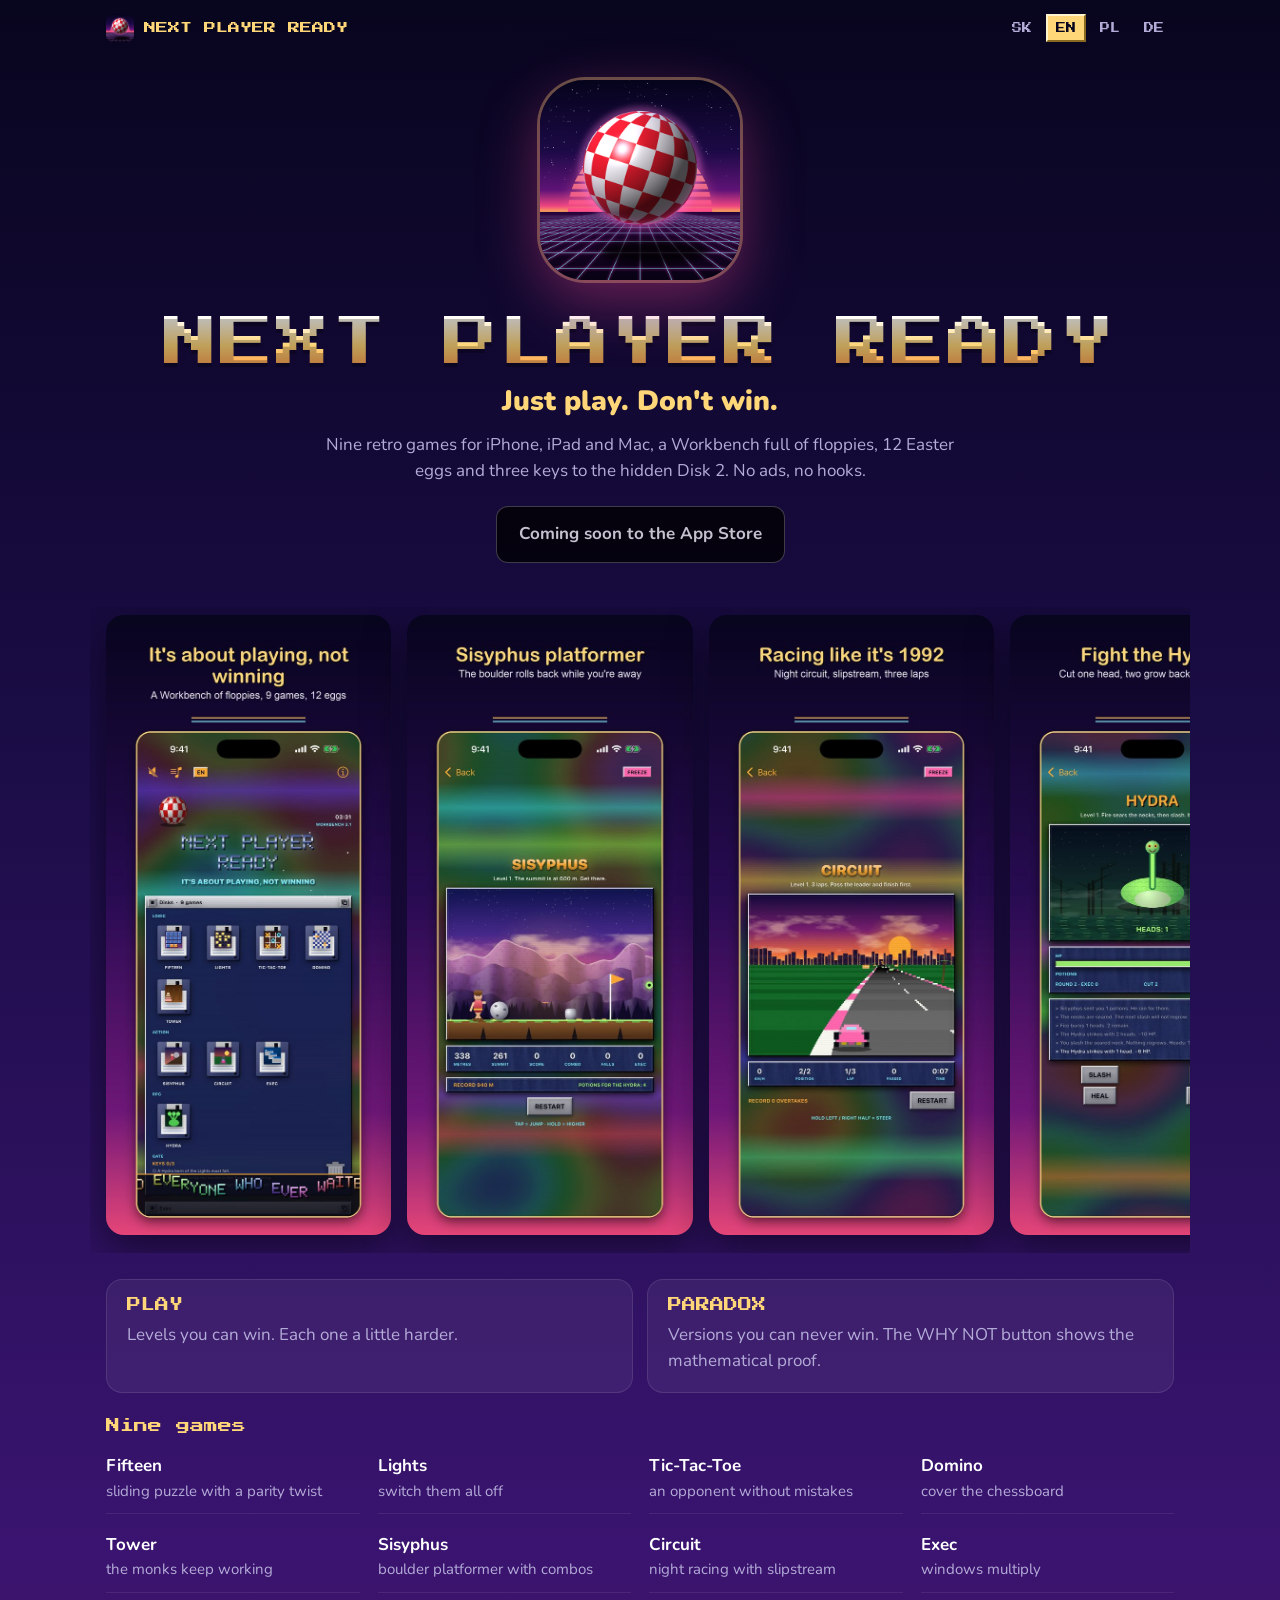
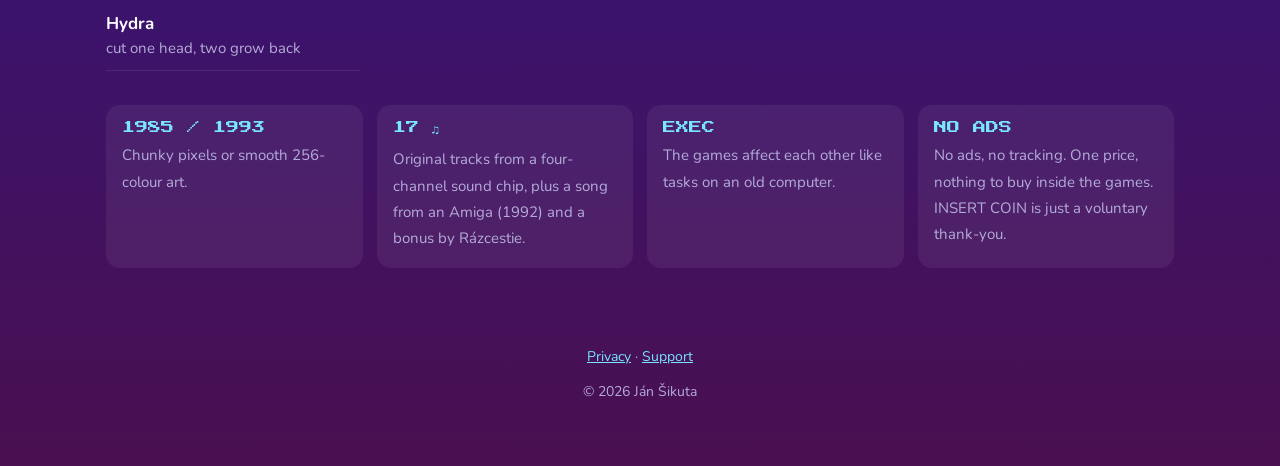
==== index.html @ 47fd5e33 "Version 1.1: bonus track, coin text, current screenshots" ====
<!doctype html>
<html lang="sk">
<head>
<meta charset="utf-8">
<meta name="viewport" content="width=device-width, initial-scale=1">
<title>Next Player Ready – insert disk in df0:</title>
<meta name="description" content="Deväť retro hier pre iPhone, iPad a Mac: logika, plošinovka, preteky a RPG. Bez reklám, bez háčikov.">
<meta property="og:title" content="Next Player Ready">
<meta property="og:description" content="Just play. Don't win. Nine retro games for iPhone, iPad and Mac.">
<meta property="og:image" content="https://dzanino.github.io/just-play/assets/og.jpg">
<meta property="og:url" content="https://dzanino.github.io/just-play/">
<link rel="icon" href="assets/favicon.png">
<link rel="apple-touch-icon" href="assets/apple-touch-icon.png">
<link rel="preconnect" href="https://fonts.googleapis.com">
<link href="https://fonts.googleapis.com/css2?family=Press+Start+2P&family=Nunito:wght@400;700;900&display=swap" rel="stylesheet">
<link rel="stylesheet" href="style.css">
</head>
<body>
<div class="copper" aria-hidden="true"><i></i><i></i><i></i></div>

<header class="top">
  <a class="brand" href="./"><img src="assets/favicon.png" alt=""> NEXT PLAYER READY</a>
  <nav class="langs" aria-label="Language">
    <button data-lang="sk">SK</button><button data-lang="en">EN</button><button data-lang="pl">PL</button><button data-lang="de">DE</button>
  </nav>
</header>

<main>
  <section class="hero">
    <img class="icon" src="assets/icon.png" alt="Next Player Ready app icon" width="200" height="200">
    <h1>NEXT PLAYER READY</h1>
    <p class="tag" data-i18n="tag">Je to o hraní, nie o výhre.</p>
    <p class="lead" data-i18n="lead">Deväť retro hier pre iPhone, iPad a Mac, Workbench s disketami, 12 vajíčok a tri kľúče k skrytej Diskete 2. Bez reklám, bez háčikov.</p>
    <a class="store" id="store" href="#" aria-disabled="true"><span data-i18n="soon">Čoskoro v App Store</span></a>
  </section>

  <section class="shots" aria-label="Screenshots">
    <div class="rail" id="rail"></div>
  </section>

  <section class="modes">
    <div class="card"><h2 data-i18n="m1h">HRA</h2><p data-i18n="m1">Úrovne, ktoré sa dajú vyhrať. Každá ďalšia je o kúsok ťažšia.</p></div>
    <div class="card"><h2 data-i18n="m2h">PARADOX</h2><p data-i18n="m2">Verzie, ktoré vyhrať nejde. Tlačidlo PREČO NIE ukáže matematický dôkaz.</p></div>
  </section>

  <section class="games">
    <h2 data-i18n="gh">Deväť hier</h2>
    <ul id="games"></ul>
  </section>

  <section class="feat">
    <div><b>1985 / 1993</b><span data-i18n="f1">Hrubé pixely alebo hladká 256-farebná grafika.</span></div>
    <div><b>17 ♫</b><span data-i18n="f2">Originálne skladby zo štvorkanálového čipu, k tomu skladba z Amigy (1992) a bonus od Rázcestia.</span></div>
    <div><b>EXEC</b><span data-i18n="f3">Hry sa ovplyvňujú navzájom ako úlohy na starom počítači.</span></div>
    <div><b data-i18n="f4h">BEZ REKLÁM</b><span data-i18n="f4">Žiadne reklamy ani sledovanie. Jedna cena, v hrách nič nedokupuješ. Minca INSERT COIN je len dobrovoľné poďakovanie.</span></div>
  </section>
</main>

<footer>
  <p><a href="privacy.html" data-i18n="privacy">Ochrana súkromia</a> · <a href="support.html" data-i18n="support">Podpora</a></p>
  <p>© 2026 Ján Šikuta</p>
</footer>

<script src="i18n.js"></script>
<script>
const GAMES = {
  sk: [["Pätnástka","posúvačka s háčikom v parite"],["Svetlá","zhasni všetky svetlá"],["Piškvorky","súper nerobí chyby"],["Domino","pokry šachovnicu"],["Veža","mnísi pracujú, aj keď hráš inde"],["Sisyfos","plošinovka s kameňom a kombom"],["Okruh","nočné preteky so závetrím"],["Exec","okná sa množia"],["Hydra","za každú hlavu dve"]],
  en: [["Fifteen","sliding puzzle with a parity twist"],["Lights","switch them all off"],["Tic-Tac-Toe","an opponent without mistakes"],["Domino","cover the chessboard"],["Tower","the monks keep working"],["Sisyphus","boulder platformer with combos"],["Circuit","night racing with slipstream"],["Exec","windows multiply"],["Hydra","cut one head, two grow back"]],
  pl: [["Piętnastka","układanka z haczykiem"],["Światła","zgaś wszystkie"],["Kółko i krzyżyk","przeciwnik bez błędów"],["Domino","pokryj szachownicę"],["Wieża","mnisi pracują dalej"],["Syzyf","platformówka z głazem"],["Tor","nocne wyścigi"],["Exec","okna się mnożą"],["Hydra","za każdą głowę dwie"]],
  de: [["15-Puzzle","Schiebepuzzle mit Haken"],["Lichter","schalte alle aus"],["Tic-Tac-Toe","ein Gegner ohne Fehler"],["Domino","bedecke das Schachbrett"],["Turm","die Mönche arbeiten weiter"],["Sisyphos","Jump'n'Run mit Felsbrocken"],["Rundkurs","Nachtrennen mit Windschatten"],["Exec","Fenster vermehren sich"],["Hydra","für jeden Kopf zwei"]]
};
const SHOT_LANG = { sk: "sk", en: "en-US", pl: "pl", de: "de-DE" };
function renderPage(lang) {
  document.getElementById("games").innerHTML = GAMES[lang].map(([n, d]) => `<li><b>${n}</b><span>${d}</span></li>`).join("");
  const rail = document.getElementById("rail");
  rail.innerHTML = [1, 2, 3, 4, 5, 6, 7].map(i => `<img loading="lazy" src="assets/shots/${SHOT_LANG[lang]}/0${i}.jpg" alt="" onerror="this.remove()">`).join("");
}
I18N.init(renderPage);
</script>
</body>
</html>
---- style.css ----
:root {
  --ink: #08051e; --night: #1a0c45; --violet: #3a1470; --magenta: #e0408a;
  --gold: #ffd678; --cyan: #78e6ff; --text: #ece8ff; --muted: #b4acd8; --card: rgba(255,255,255,.06);
}
* { box-sizing: border-box; }
html { -webkit-text-size-adjust: 100%; background: var(--ink); }
body {
  margin: 0; color: var(--text); font: 17px/1.55 "Nunito", system-ui, sans-serif;
  background: linear-gradient(180deg, var(--ink) 0%, var(--night) 35%, var(--violet) 75%, #4a1050 100%);
  min-height: 100vh; overflow-x: hidden;
}
a { color: var(--cyan); }
.copper { position: fixed; inset: 0; pointer-events: none; z-index: -1; opacity: .35; }
.copper i { position: absolute; left: 0; right: 0; height: 90px; animation: bar 9s ease-in-out infinite alternate; }
.copper i:nth-child(1) { background: linear-gradient(transparent, #ff7a3c, transparent); }
.copper i:nth-child(2) { background: linear-gradient(transparent, #3cc8ff, transparent); animation-duration: 11s; animation-delay: -4s; }
.copper i:nth-child(3) { background: linear-gradient(transparent, #ff3ca8, transparent); animation-duration: 13s; animation-delay: -7s; }
@keyframes bar { from { top: 5%; } to { top: 85%; } }
@media (prefers-reduced-motion: reduce) { .copper i { animation: none; top: 30%; } }

.top { display: flex; justify-content: space-between; align-items: center; gap: 12px; padding: 14px 16px; max-width: 1100px; margin: 0 auto; }
.brand { font: 12px "Press Start 2P", monospace; color: var(--gold); text-decoration: none; display: flex; align-items: center; gap: 10px; }
.brand img { width: 28px; height: 28px; border-radius: 7px; }
.langs { display: flex; gap: 4px; }
.langs button { font: 10px "Press Start 2P", monospace; background: transparent; color: var(--muted); border: 2px solid transparent; padding: 7px 8px; cursor: pointer; }
.langs button.on { color: var(--ink); background: var(--gold); border-color: #fff4cc #8a6a20 #8a6a20 #fff4cc; }

main, footer { max-width: 1100px; margin: 0 auto; padding: 0 16px; }
.hero { text-align: center; padding: 24px 0 8px; }
.icon { width: 200px; height: 200px; border-radius: 22.5%; box-shadow: 0 20px 60px rgba(224,64,138,.45), 0 0 0 3px rgba(255,214,120,.35); }
h1 { font: clamp(26px, 7vw, 54px) "Press Start 2P", monospace; letter-spacing: 2px; margin: 28px 0 10px;
  background: linear-gradient(180deg, #fff 0%, var(--gold) 55%, #ff9a4a 100%); -webkit-background-clip: text; background-clip: text; color: transparent;
  text-shadow: 0 4px 0 rgba(0,0,0,.25); }
.tag { font-size: clamp(20px, 4vw, 28px); font-weight: 900; color: var(--gold); margin: 0 0 8px; }
.lead { max-width: 640px; margin: 0 auto 22px; color: var(--muted); }
.store { display: inline-block; padding: 14px 22px; border-radius: 12px; background: #000; color: #fff; text-decoration: none; font-weight: 700;
  border: 1px solid rgba(255,255,255,.3); }
.store[aria-disabled="true"] { opacity: .75; pointer-events: none; }

.shots { margin: 36px -16px 8px; }
.rail { display: flex; gap: 16px; overflow-x: auto; scroll-snap-type: x mandatory; padding: 8px 16px 18px; }
.rail img { height: min(70vh, 620px); aspect-ratio: 1320 / 2868; border-radius: 18px; scroll-snap-align: center; flex: none;
  box-shadow: 0 14px 40px rgba(0,0,0,.5); background: var(--card); }

.modes { display: grid; grid-template-columns: repeat(auto-fit, minmax(260px, 1fr)); gap: 14px; margin: 26px 0; }
.card { background: var(--card); border: 1px solid rgba(255,255,255,.1); border-radius: 16px; padding: 18px 20px; }
.card h2, .games h2 { font: 14px "Press Start 2P", monospace; color: var(--gold); margin: 0 0 10px; }
.card p { margin: 0; color: var(--muted); }

.games ul { list-style: none; padding: 0; margin: 0; display: grid; grid-template-columns: repeat(auto-fit, minmax(240px, 1fr)); gap: 8px 18px; }
.games li { display: flex; flex-direction: column; padding: 10px 0; border-bottom: 1px solid rgba(255,255,255,.08); }
.games li b { color: #fff; } .games li span { color: var(--muted); font-size: 15px; }

.feat { display: grid; grid-template-columns: repeat(auto-fit, minmax(200px, 1fr)); gap: 14px; margin: 34px 0; }
.feat div { background: var(--card); border-radius: 14px; padding: 16px; }
.feat b { display: block; font: 13px "Press Start 2P", monospace; color: var(--cyan); margin-bottom: 8px; }
.feat span { color: var(--muted); font-size: 15px; }

footer { text-align: center; color: var(--muted); padding: 30px 16px 50px; font-size: 14px; }

/* Textové stránky (ochrana súkromia, podpora) */
.doc { max-width: 760px; margin: 10px auto 0; background: rgba(8,5,30,.55); border: 1px solid rgba(255,255,255,.1); border-radius: 18px; padding: 24px 22px; }
.doc h1 { font-size: clamp(18px, 4vw, 26px); margin-top: 0; }
.doc h2 { font: 12px "Press Start 2P", monospace; color: var(--gold); margin: 26px 0 8px; }
.doc p, .doc li { color: var(--text); }
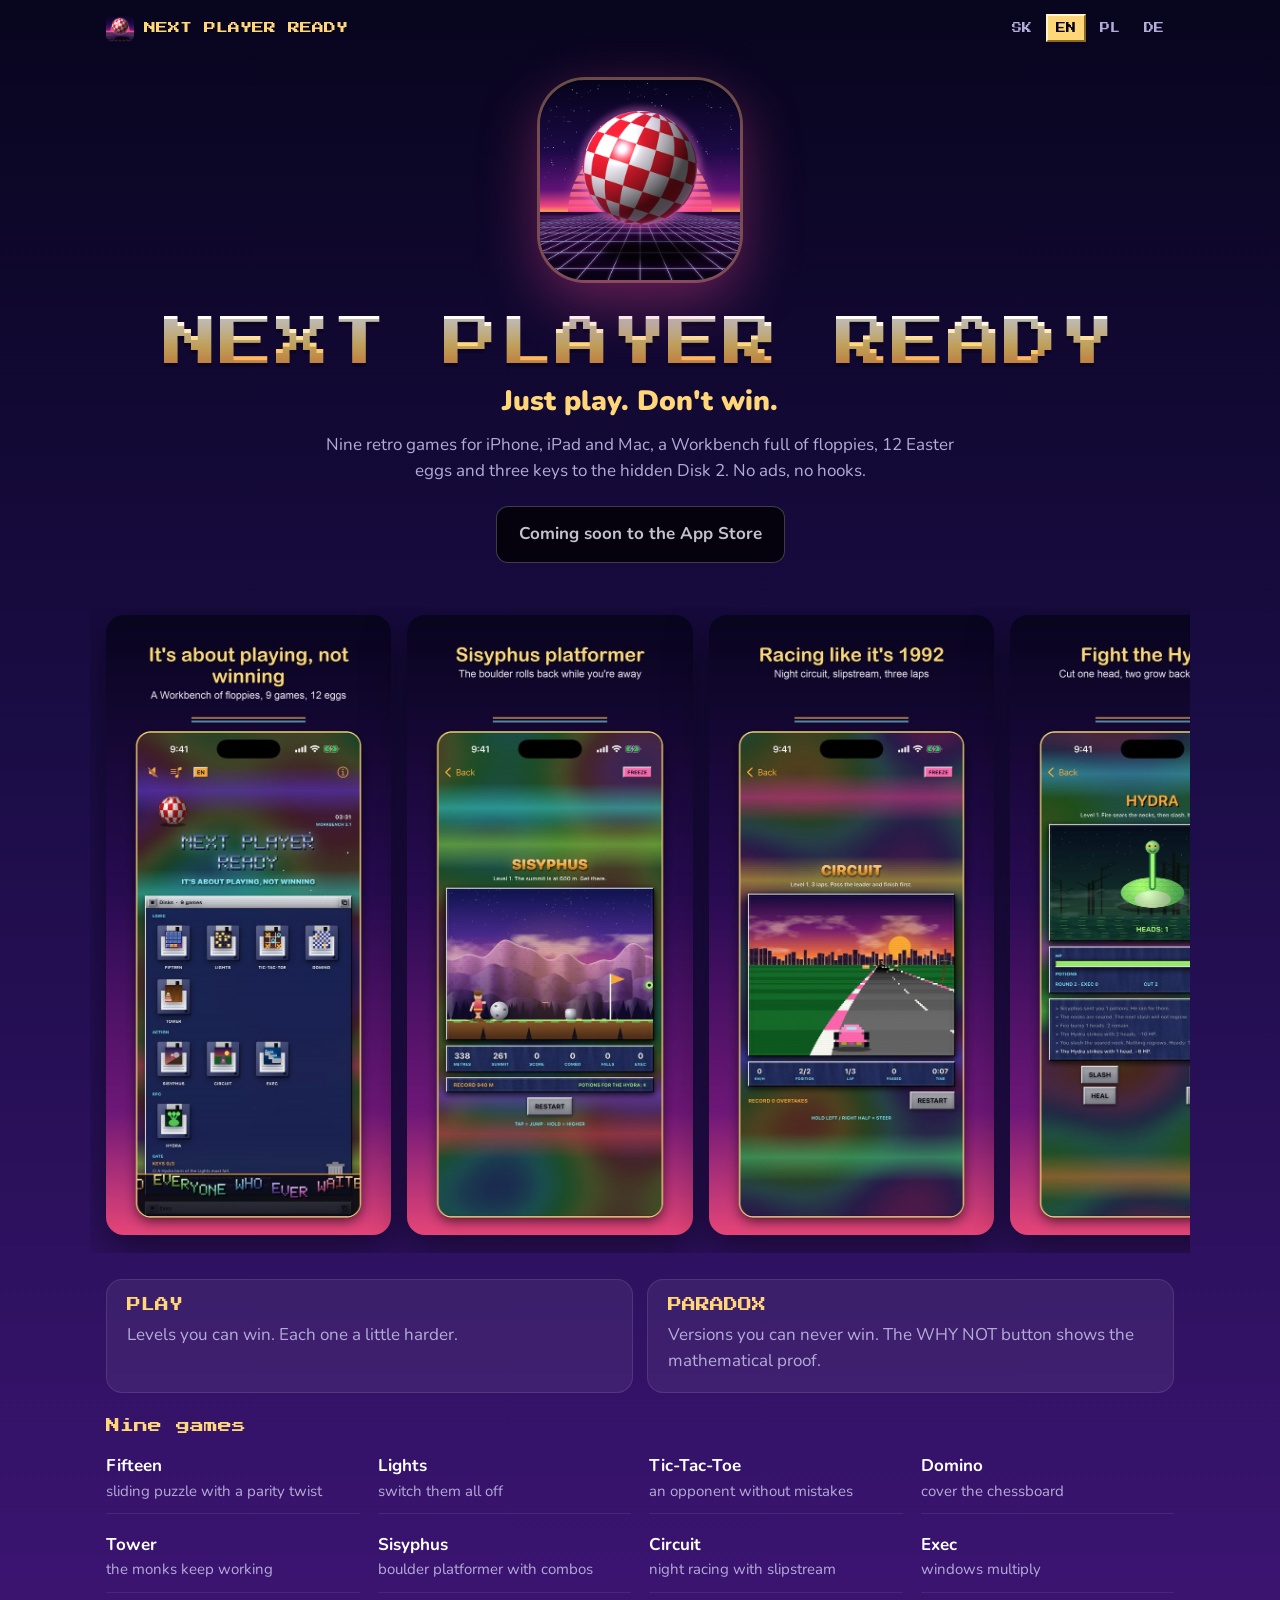
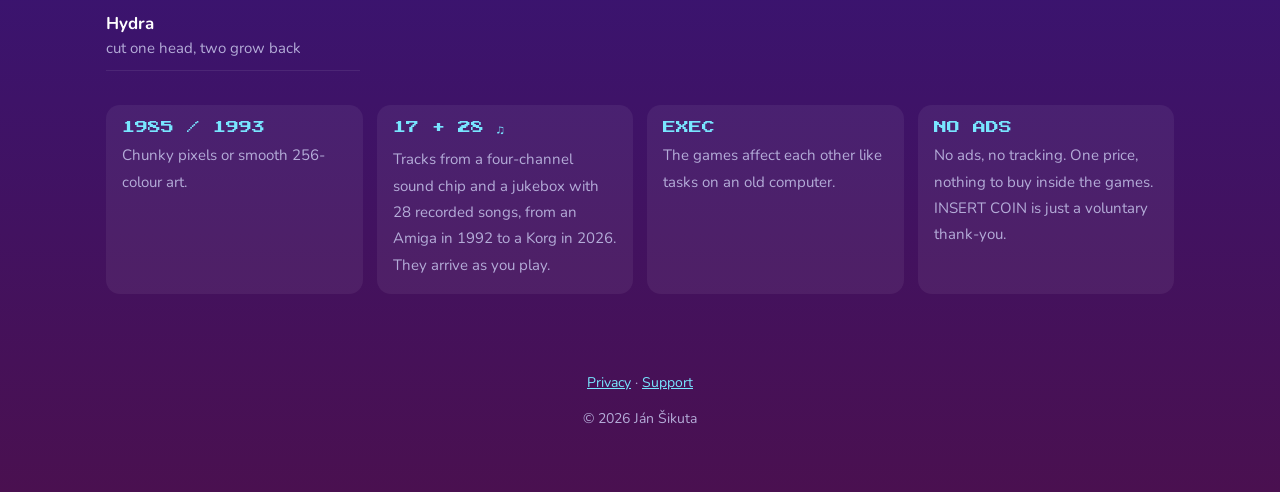
==== commit e70a168f: "Jukebox: 28 recorded songs that arrive as you play" ====
--- a/index.html
+++ b/index.html
@@ -50,7 +50,7 @@
 
   <section class="feat">
     <div><b>1985 / 1993</b><span data-i18n="f1">Hrubé pixely alebo hladká 256-farebná grafika.</span></div>
-    <div><b>17 ♫</b><span data-i18n="f2">Originálne skladby zo štvorkanálového čipu, k tomu skladba z Amigy (1992) a bonus od Rázcestia.</span></div>
+    <div><b>17 + 28 ♫</b><span data-i18n="f2">Skladby zo štvorkanálového čipu a jukebox s 28 nahranými skladbami od Amigy 1992 po Korg 2026. Pribúdajú hraním.</span></div>
     <div><b>EXEC</b><span data-i18n="f3">Hry sa ovplyvňujú navzájom ako úlohy na starom počítači.</span></div>
     <div><b data-i18n="f4h">BEZ REKLÁM</b><span data-i18n="f4">Žiadne reklamy ani sledovanie. Jedna cena, v hrách nič nedokupuješ. Minca INSERT COIN je len dobrovoľné poďakovanie.</span></div>
   </section>
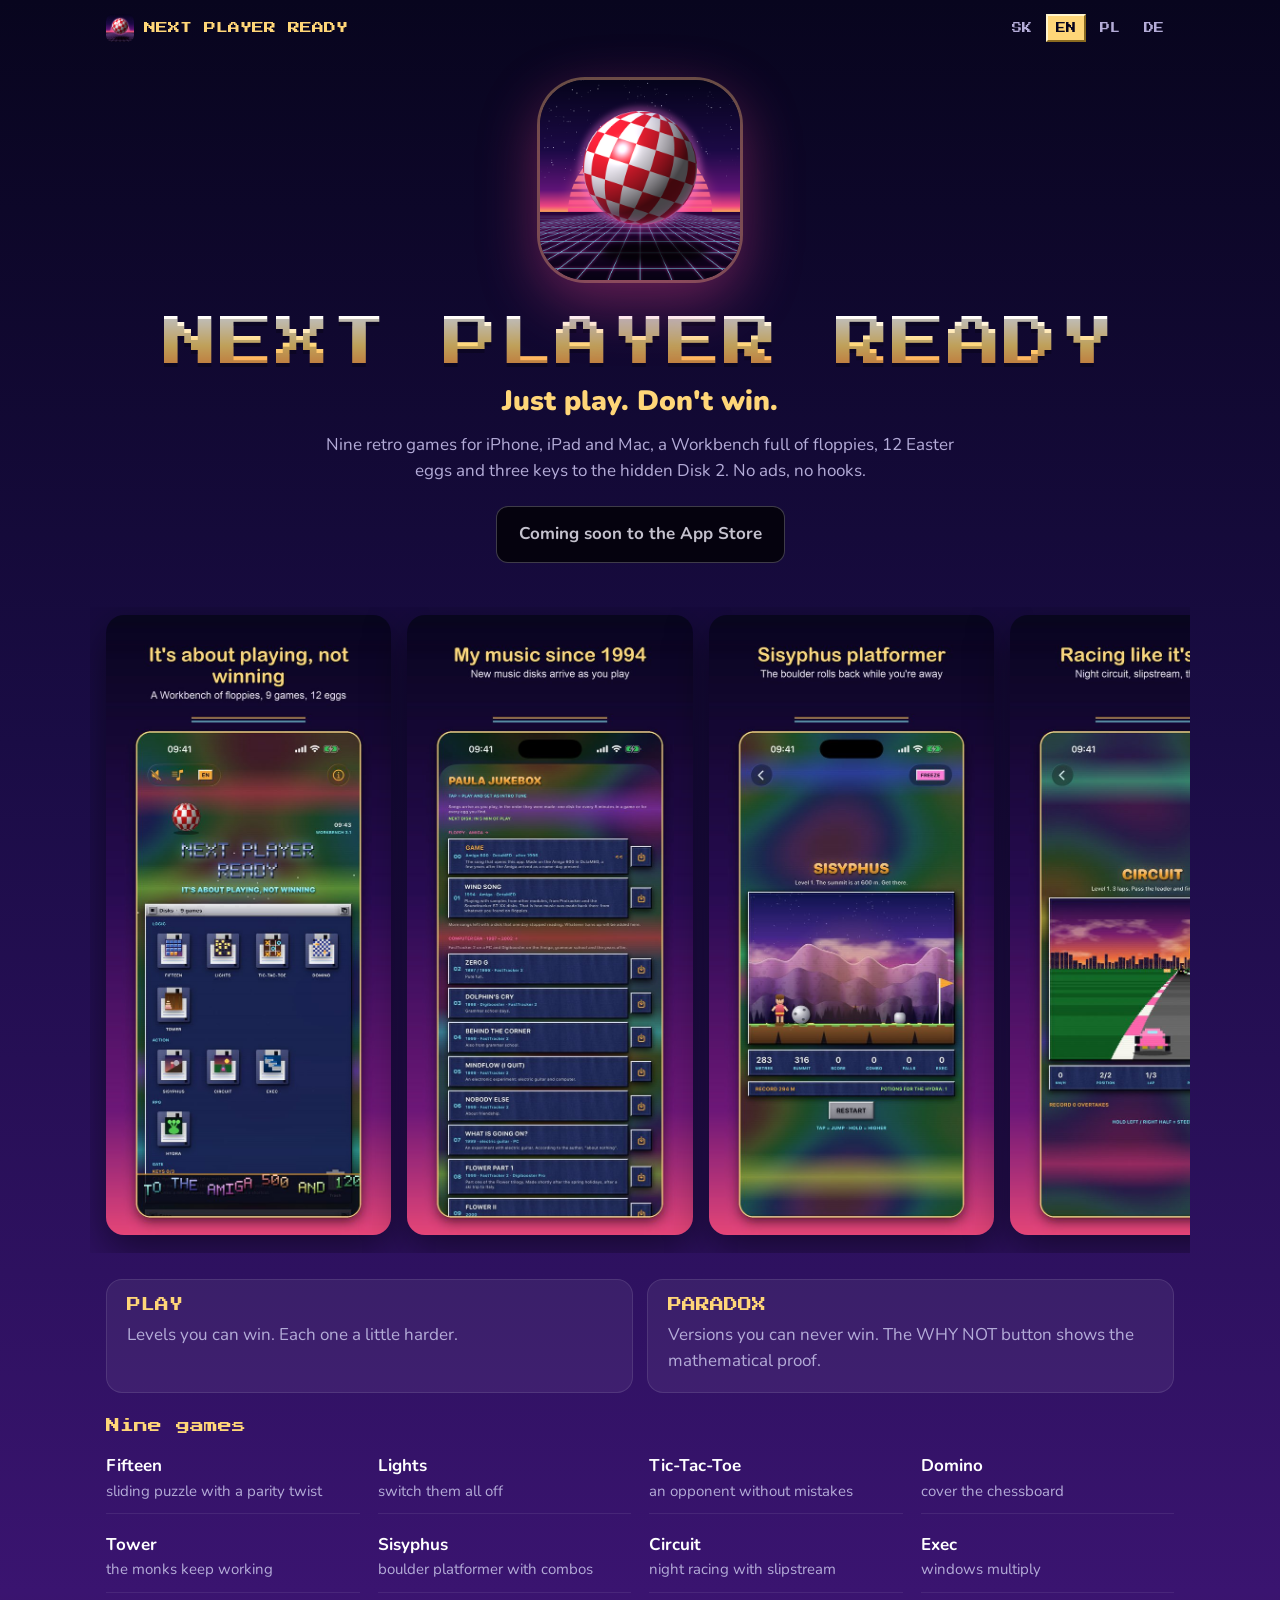
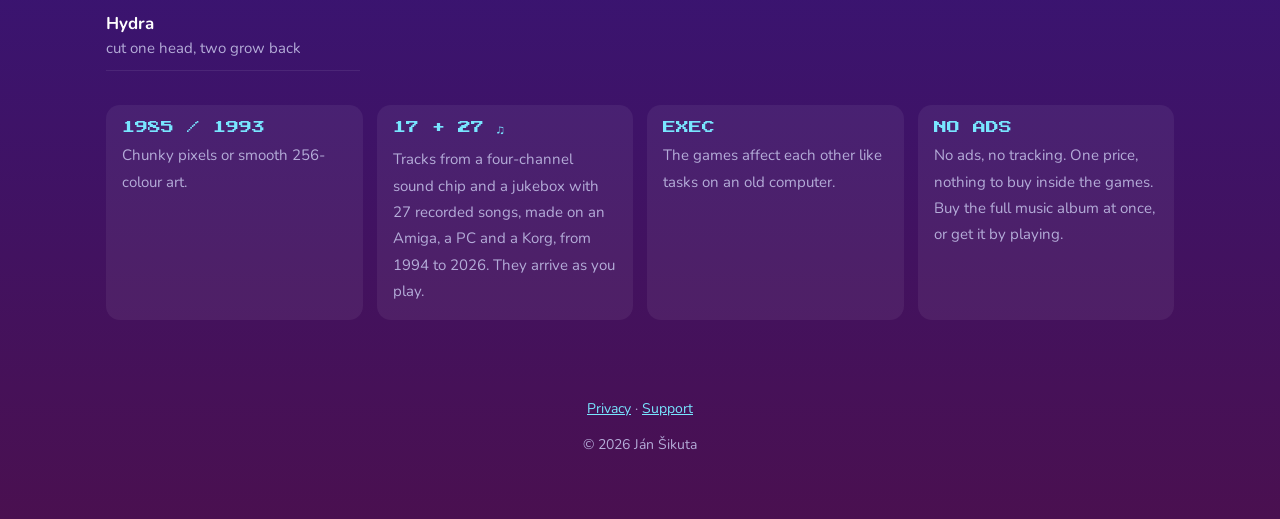
==== commit 20065376: "Jukebox details, full album, current screenshots" ====
--- a/index.html
+++ b/index.html
@@ -50,9 +50,9 @@
 
   <section class="feat">
     <div><b>1985 / 1993</b><span data-i18n="f1">Hrubé pixely alebo hladká 256-farebná grafika.</span></div>
-    <div><b>17 + 28 ♫</b><span data-i18n="f2">Skladby zo štvorkanálového čipu a jukebox s 28 nahranými skladbami od Amigy 1992 po Korg 2026. Pribúdajú hraním.</span></div>
+    <div><b>17 + 27 ♫</b><span data-i18n="f2">Skladby zo štvorkanálového čipu a jukebox s 27 nahranými skladbami z Amigy, PC aj Korgu, od roku 1994 po 2026. Pribúdajú hraním.</span></div>
     <div><b>EXEC</b><span data-i18n="f3">Hry sa ovplyvňujú navzájom ako úlohy na starom počítači.</span></div>
-    <div><b data-i18n="f4h">BEZ REKLÁM</b><span data-i18n="f4">Žiadne reklamy ani sledovanie. Jedna cena, v hrách nič nedokupuješ. Minca INSERT COIN je len dobrovoľné poďakovanie.</span></div>
+    <div><b data-i18n="f4h">BEZ REKLÁM</b><span data-i18n="f4">Žiadne reklamy ani sledovanie. Jedna cena, v hrách nič nedokupuješ. Celý album hudby si môžeš kúpiť naraz alebo ho dostaneš hraním.</span></div>
   </section>
 </main>
 
@@ -73,7 +73,7 @@
 function renderPage(lang) {
   document.getElementById("games").innerHTML = GAMES[lang].map(([n, d]) => `<li><b>${n}</b><span>${d}</span></li>`).join("");
   const rail = document.getElementById("rail");
-  rail.innerHTML = [1, 2, 3, 4, 5, 6, 7].map(i => `<img loading="lazy" src="assets/shots/${SHOT_LANG[lang]}/0${i}.jpg" alt="" onerror="this.remove()">`).join("");
+  rail.innerHTML = [1, 2, 3, 4, 5, 6, 7, 8].map(i => `<img loading="lazy" src="assets/shots/${SHOT_LANG[lang]}/0${i}.jpg" alt="" onerror="this.remove()">`).join("");
 }
 I18N.init(renderPage);
 </script>
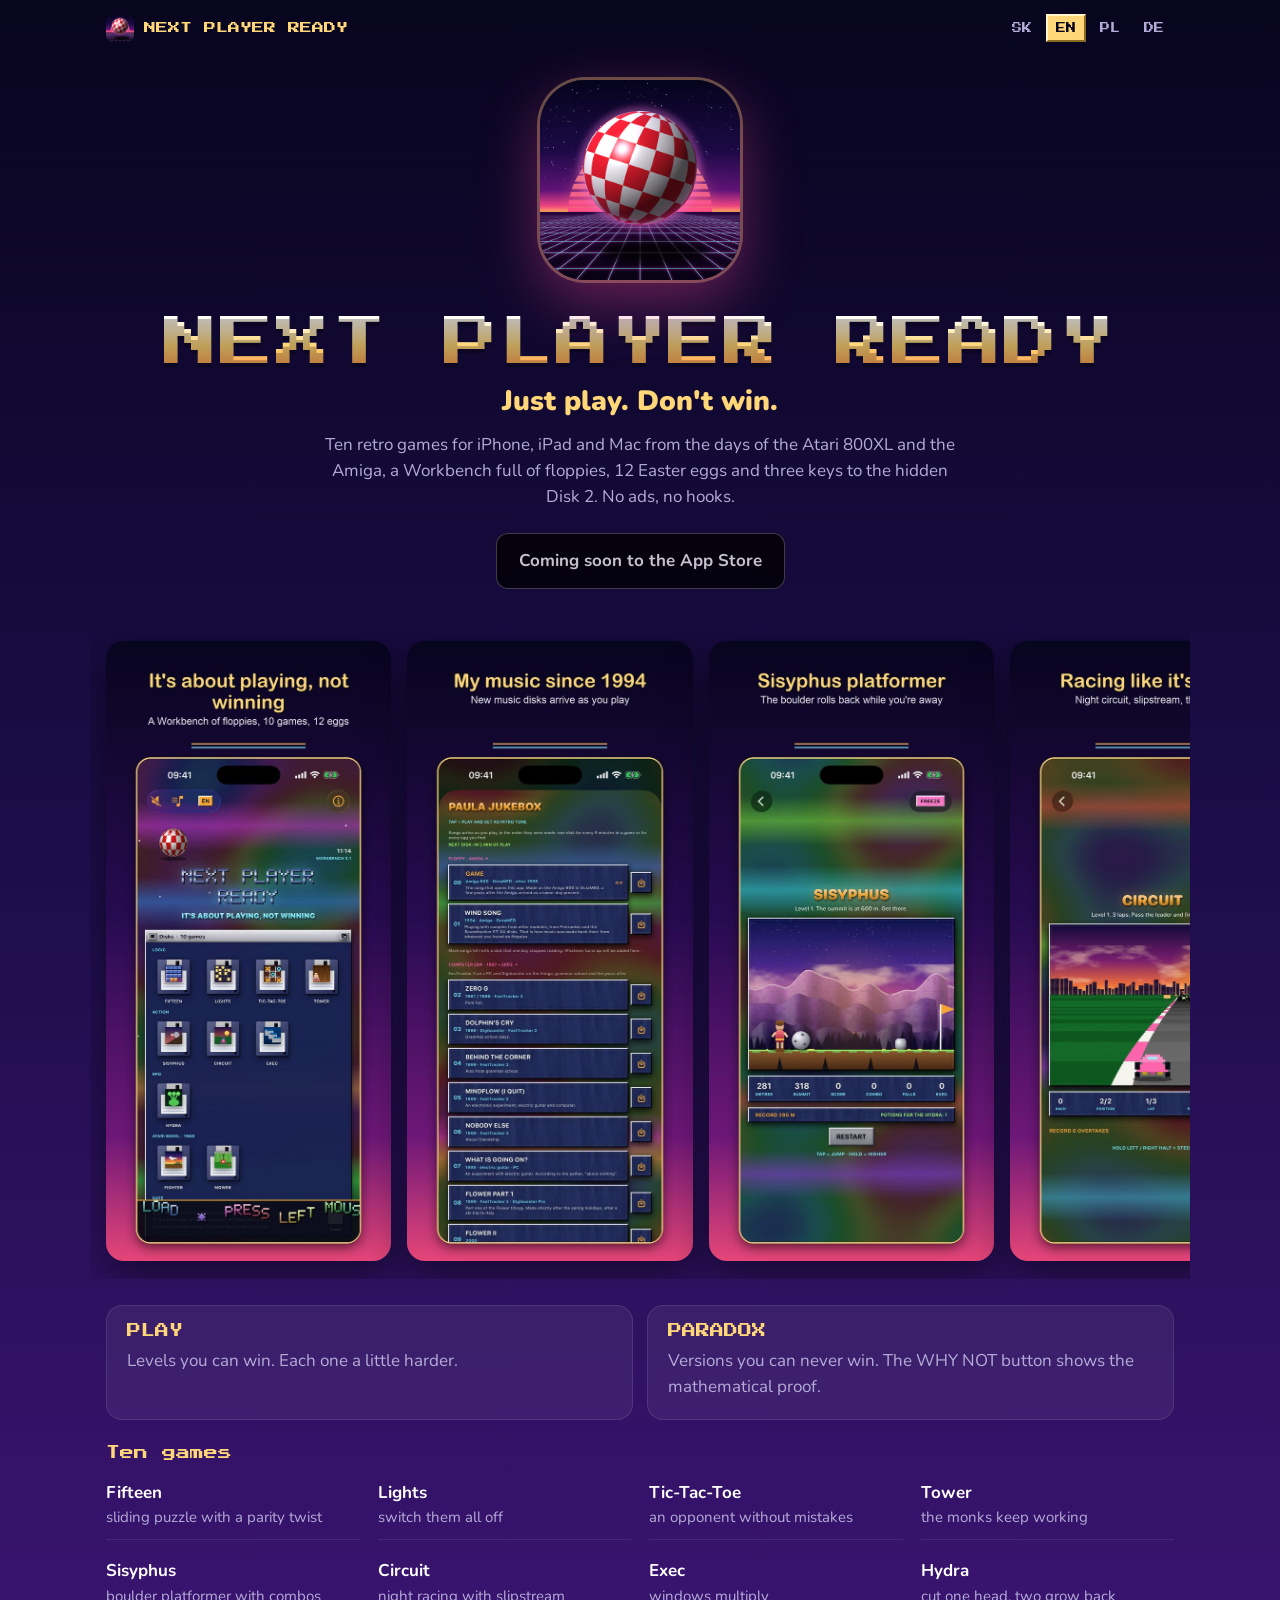
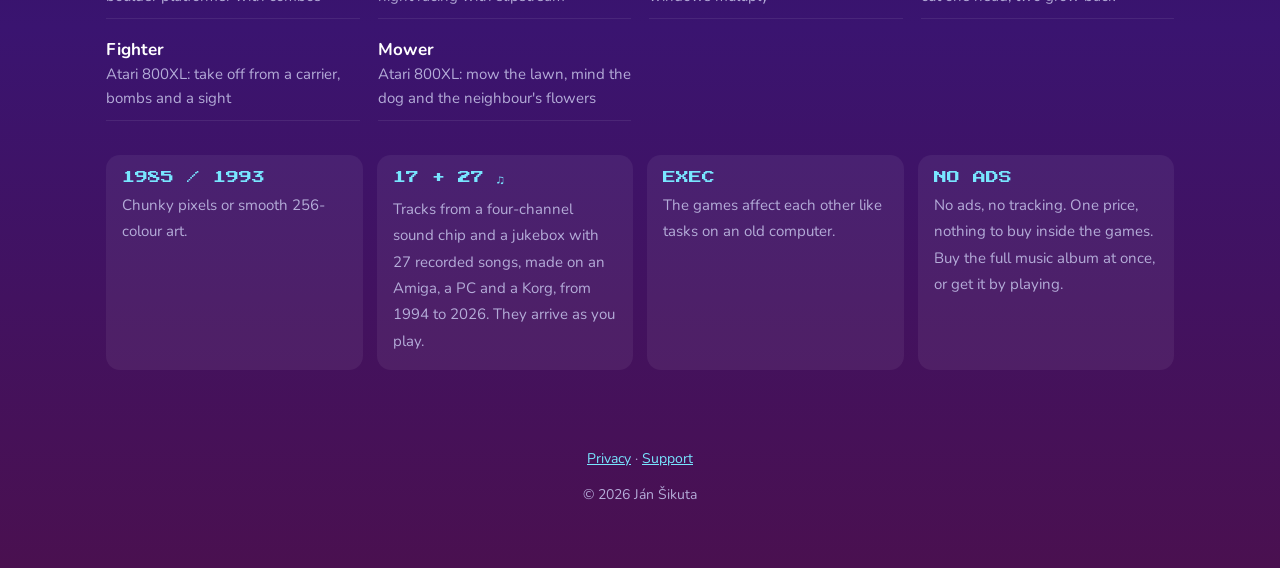
==== commit ec181455: "Version 1.2: Atari 800XL games, ten games, new screenshots" ====
--- a/index.html
+++ b/index.html
@@ -4,9 +4,9 @@
 <meta charset="utf-8">
 <meta name="viewport" content="width=device-width, initial-scale=1">
 <title>Next Player Ready – insert disk in df0:</title>
-<meta name="description" content="Deväť retro hier pre iPhone, iPad a Mac: logika, plošinovka, preteky a RPG. Bez reklám, bez háčikov.">
+<meta name="description" content="Desať retro hier pre iPhone, iPad a Mac: logika, plošinovka, preteky, RPG a dve hry z Atari 800XL. Bez reklám, bez háčikov.">
 <meta property="og:title" content="Next Player Ready">
-<meta property="og:description" content="Just play. Don't win. Nine retro games for iPhone, iPad and Mac.">
+<meta property="og:description" content="Just play. Don't win. Ten retro games for iPhone, iPad and Mac.">
 <meta property="og:image" content="https://dzanino.github.io/just-play/assets/og.jpg">
 <meta property="og:url" content="https://dzanino.github.io/just-play/">
 <link rel="icon" href="assets/favicon.png">
@@ -30,7 +30,7 @@
     <img class="icon" src="assets/icon.png" alt="Next Player Ready app icon" width="200" height="200">
     <h1>NEXT PLAYER READY</h1>
     <p class="tag" data-i18n="tag">Je to o hraní, nie o výhre.</p>
-    <p class="lead" data-i18n="lead">Deväť retro hier pre iPhone, iPad a Mac, Workbench s disketami, 12 vajíčok a tri kľúče k skrytej Diskete 2. Bez reklám, bez háčikov.</p>
+    <p class="lead" data-i18n="lead">Desať retro hier pre iPhone, iPad a Mac z čias Atari 800XL a Amigy, Workbench s disketami, 12 vajíčok a tri kľúče k skrytej Diskete 2. Bez reklám, bez háčikov.</p>
     <a class="store" id="store" href="#" aria-disabled="true"><span data-i18n="soon">Čoskoro v App Store</span></a>
   </section>
 
@@ -44,7 +44,7 @@
   </section>
 
   <section class="games">
-    <h2 data-i18n="gh">Deväť hier</h2>
+    <h2 data-i18n="gh">Desať hier</h2>
     <ul id="games"></ul>
   </section>
 
@@ -64,16 +64,16 @@
 <script src="i18n.js"></script>
 <script>
 const GAMES = {
-  sk: [["Pätnástka","posúvačka s háčikom v parite"],["Svetlá","zhasni všetky svetlá"],["Piškvorky","súper nerobí chyby"],["Domino","pokry šachovnicu"],["Veža","mnísi pracujú, aj keď hráš inde"],["Sisyfos","plošinovka s kameňom a kombom"],["Okruh","nočné preteky so závetrím"],["Exec","okná sa množia"],["Hydra","za každú hlavu dve"]],
-  en: [["Fifteen","sliding puzzle with a parity twist"],["Lights","switch them all off"],["Tic-Tac-Toe","an opponent without mistakes"],["Domino","cover the chessboard"],["Tower","the monks keep working"],["Sisyphus","boulder platformer with combos"],["Circuit","night racing with slipstream"],["Exec","windows multiply"],["Hydra","cut one head, two grow back"]],
-  pl: [["Piętnastka","układanka z haczykiem"],["Światła","zgaś wszystkie"],["Kółko i krzyżyk","przeciwnik bez błędów"],["Domino","pokryj szachownicę"],["Wieża","mnisi pracują dalej"],["Syzyf","platformówka z głazem"],["Tor","nocne wyścigi"],["Exec","okna się mnożą"],["Hydra","za każdą głowę dwie"]],
-  de: [["15-Puzzle","Schiebepuzzle mit Haken"],["Lichter","schalte alle aus"],["Tic-Tac-Toe","ein Gegner ohne Fehler"],["Domino","bedecke das Schachbrett"],["Turm","die Mönche arbeiten weiter"],["Sisyphos","Jump'n'Run mit Felsbrocken"],["Rundkurs","Nachtrennen mit Windschatten"],["Exec","Fenster vermehren sich"],["Hydra","für jeden Kopf zwei"]]
+  sk: [["Pätnástka","posúvačka s háčikom v parite"],["Svetlá","zhasni všetky svetlá"],["Piškvorky","súper nerobí chyby"],["Veža","mnísi pracujú, aj keď hráš inde"],["Sisyfos","plošinovka s kameňom a kombom"],["Okruh","nočné preteky so závetrím"],["Exec","okná sa množia"],["Hydra","za každú hlavu dve"],["Stíhačka","Atari 800XL: štart z lietadlovej lode, bomby a zameriavač"],["Kosačka","Atari 800XL: pokos trávnik, pozor na psa a susedove kvety"]],
+  en: [["Fifteen","sliding puzzle with a parity twist"],["Lights","switch them all off"],["Tic-Tac-Toe","an opponent without mistakes"],["Tower","the monks keep working"],["Sisyphus","boulder platformer with combos"],["Circuit","night racing with slipstream"],["Exec","windows multiply"],["Hydra","cut one head, two grow back"],["Fighter","Atari 800XL: take off from a carrier, bombs and a sight"],["Mower","Atari 800XL: mow the lawn, mind the dog and the neighbour's flowers"]],
+  pl: [["Piętnastka","układanka z haczykiem"],["Światła","zgaś wszystkie"],["Kółko i krzyżyk","przeciwnik bez błędów"],["Wieża","mnisi pracują dalej"],["Syzyf","platformówka z głazem"],["Tor","nocne wyścigi"],["Exec","okna się mnożą"],["Hydra","za każdą głowę dwie"],["Myśliwiec","Atari 800XL: start z lotniskowca, bomby i celownik"],["Kosiarka","Atari 800XL: skoś trawnik, uważaj na psa i kwiaty sąsiada"]],
+  de: [["15-Puzzle","Schiebepuzzle mit Haken"],["Lichter","schalte alle aus"],["Tic-Tac-Toe","ein Gegner ohne Fehler"],["Turm","die Mönche arbeiten weiter"],["Sisyphos","Jump'n'Run mit Felsbrocken"],["Rundkurs","Nachtrennen mit Windschatten"],["Exec","Fenster vermehren sich"],["Hydra","für jeden Kopf zwei"],["Jäger","Atari 800XL: Start vom Träger, Bomben und Visier"],["Rasenmäher","Atari 800XL: Rasen mähen, Vorsicht vor Hund und Nachbars Blumen"]]
 };
 const SHOT_LANG = { sk: "sk", en: "en-US", pl: "pl", de: "de-DE" };
 function renderPage(lang) {
   document.getElementById("games").innerHTML = GAMES[lang].map(([n, d]) => `<li><b>${n}</b><span>${d}</span></li>`).join("");
   const rail = document.getElementById("rail");
-  rail.innerHTML = [1, 2, 3, 4, 5, 6, 7, 8].map(i => `<img loading="lazy" src="assets/shots/${SHOT_LANG[lang]}/0${i}.jpg" alt="" onerror="this.remove()">`).join("");
+  rail.innerHTML = [1, 2, 3, 4, 5, 6, 7, 8, 9, 10].map(i => `<img loading="lazy" src="assets/shots/${SHOT_LANG[lang]}/${String(i).padStart(2, "0")}.jpg" alt="" onerror="this.remove()">`).join("");
 }
 I18N.init(renderPage);
 </script>
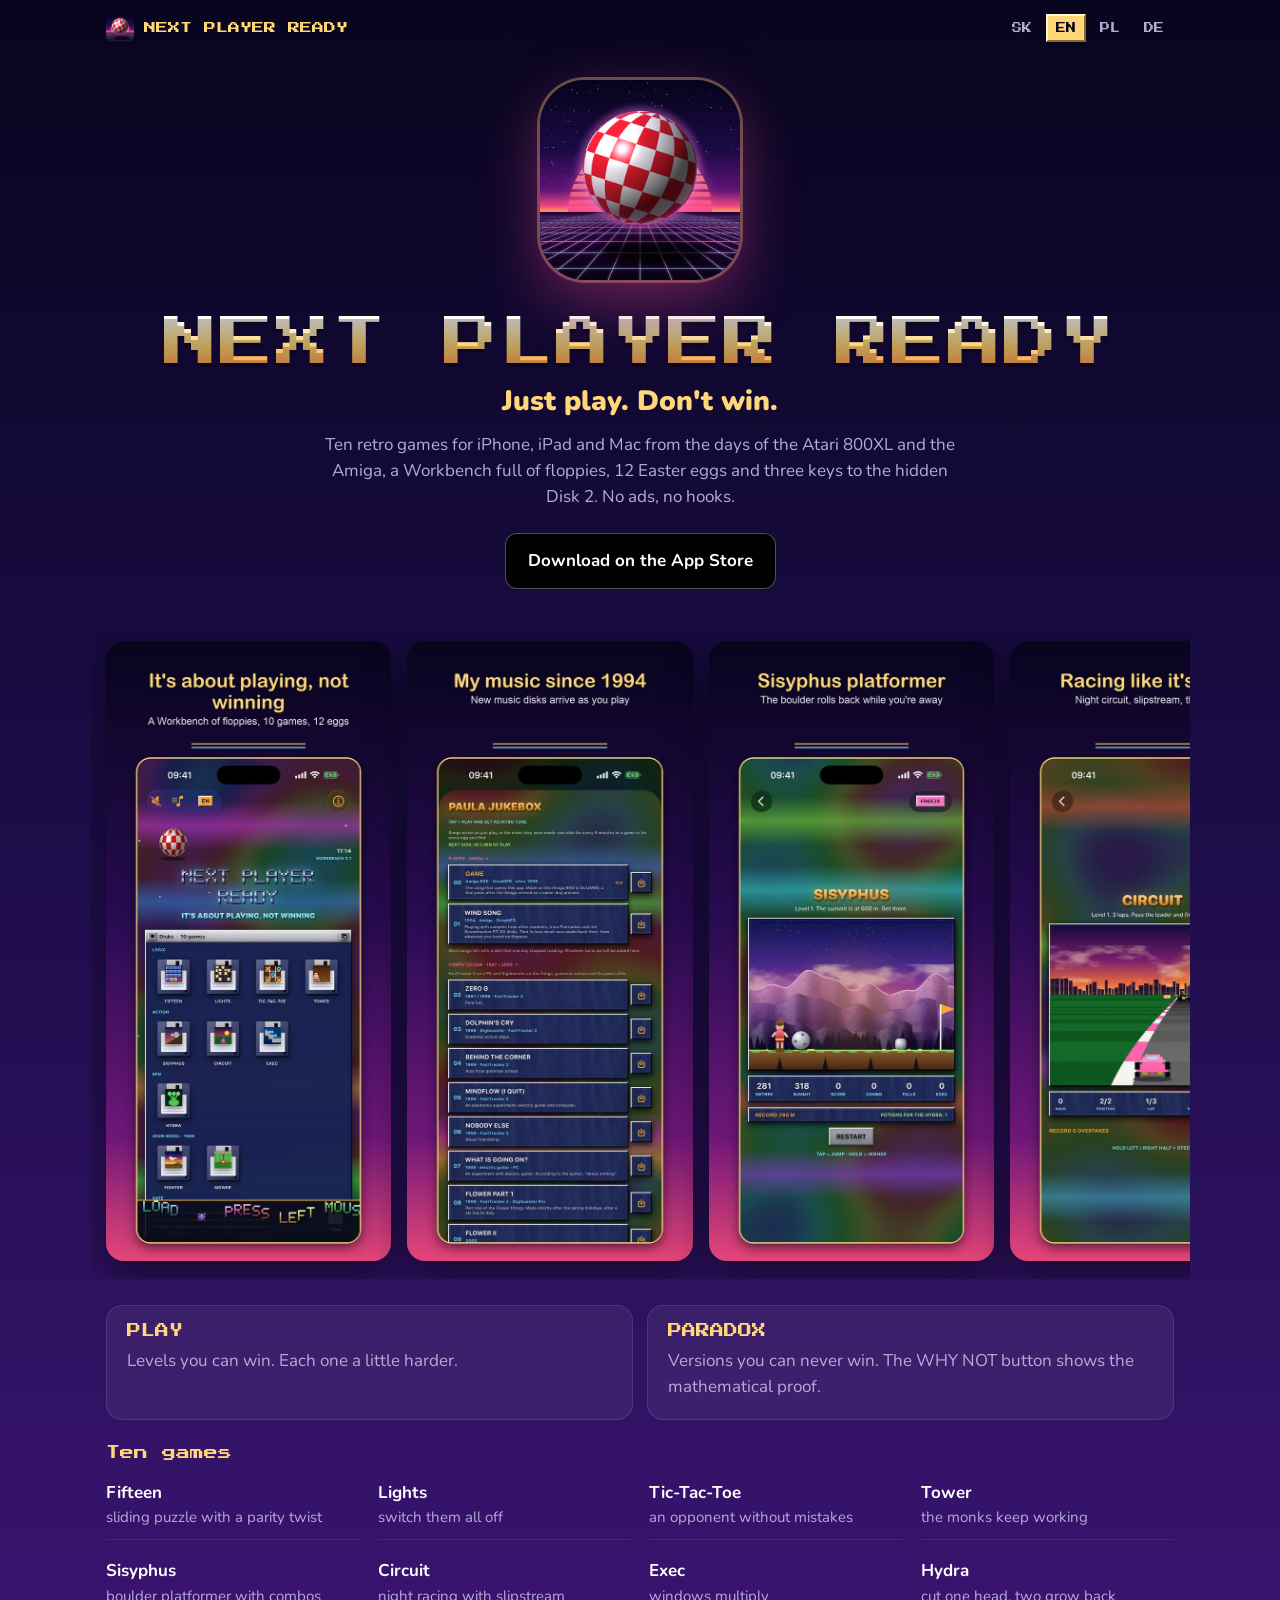
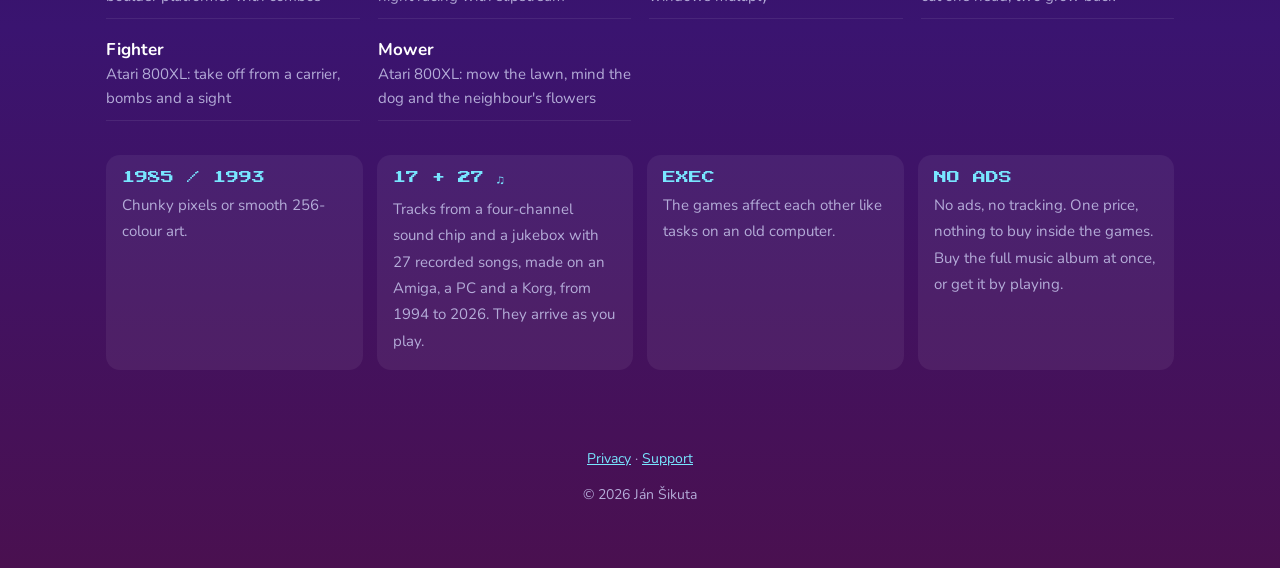
==== commit df3bd35f: "App Store link: Next Player Ready is available" ====
--- a/index.html
+++ b/index.html
@@ -31,7 +31,7 @@
     <h1>NEXT PLAYER READY</h1>
     <p class="tag" data-i18n="tag">Je to o hraní, nie o výhre.</p>
     <p class="lead" data-i18n="lead">Desať retro hier pre iPhone, iPad a Mac z čias Atari 800XL a Amigy, Workbench s disketami, 12 vajíčok a tri kľúče k skrytej Diskete 2. Bez reklám, bez háčikov.</p>
-    <a class="store" id="store" href="#" aria-disabled="true"><span data-i18n="soon">Čoskoro v App Store</span></a>
+    <a class="store" id="store" href="https://apps.apple.com/app/id6819291670"><span data-i18n="soon">Stiahnuť v App Store</span></a>
   </section>
 
   <section class="shots" aria-label="Screenshots">
@@ -58,7 +58,7 @@
 
 <footer>
   <p><a href="privacy.html" data-i18n="privacy">Ochrana súkromia</a> · <a href="support.html" data-i18n="support">Podpora</a></p>
-  <p>© 2026 Ján Šikuta</p>
+  <p><span data-fz>©</span> 2026 Ján Šikuta</p>
 </footer>
 
 <script src="i18n.js"></script>
@@ -77,5 +77,6 @@
 }
 I18N.init(renderPage);
 </script>
+<script src="pocitadlo.js" defer></script>
 </body>
 </html>
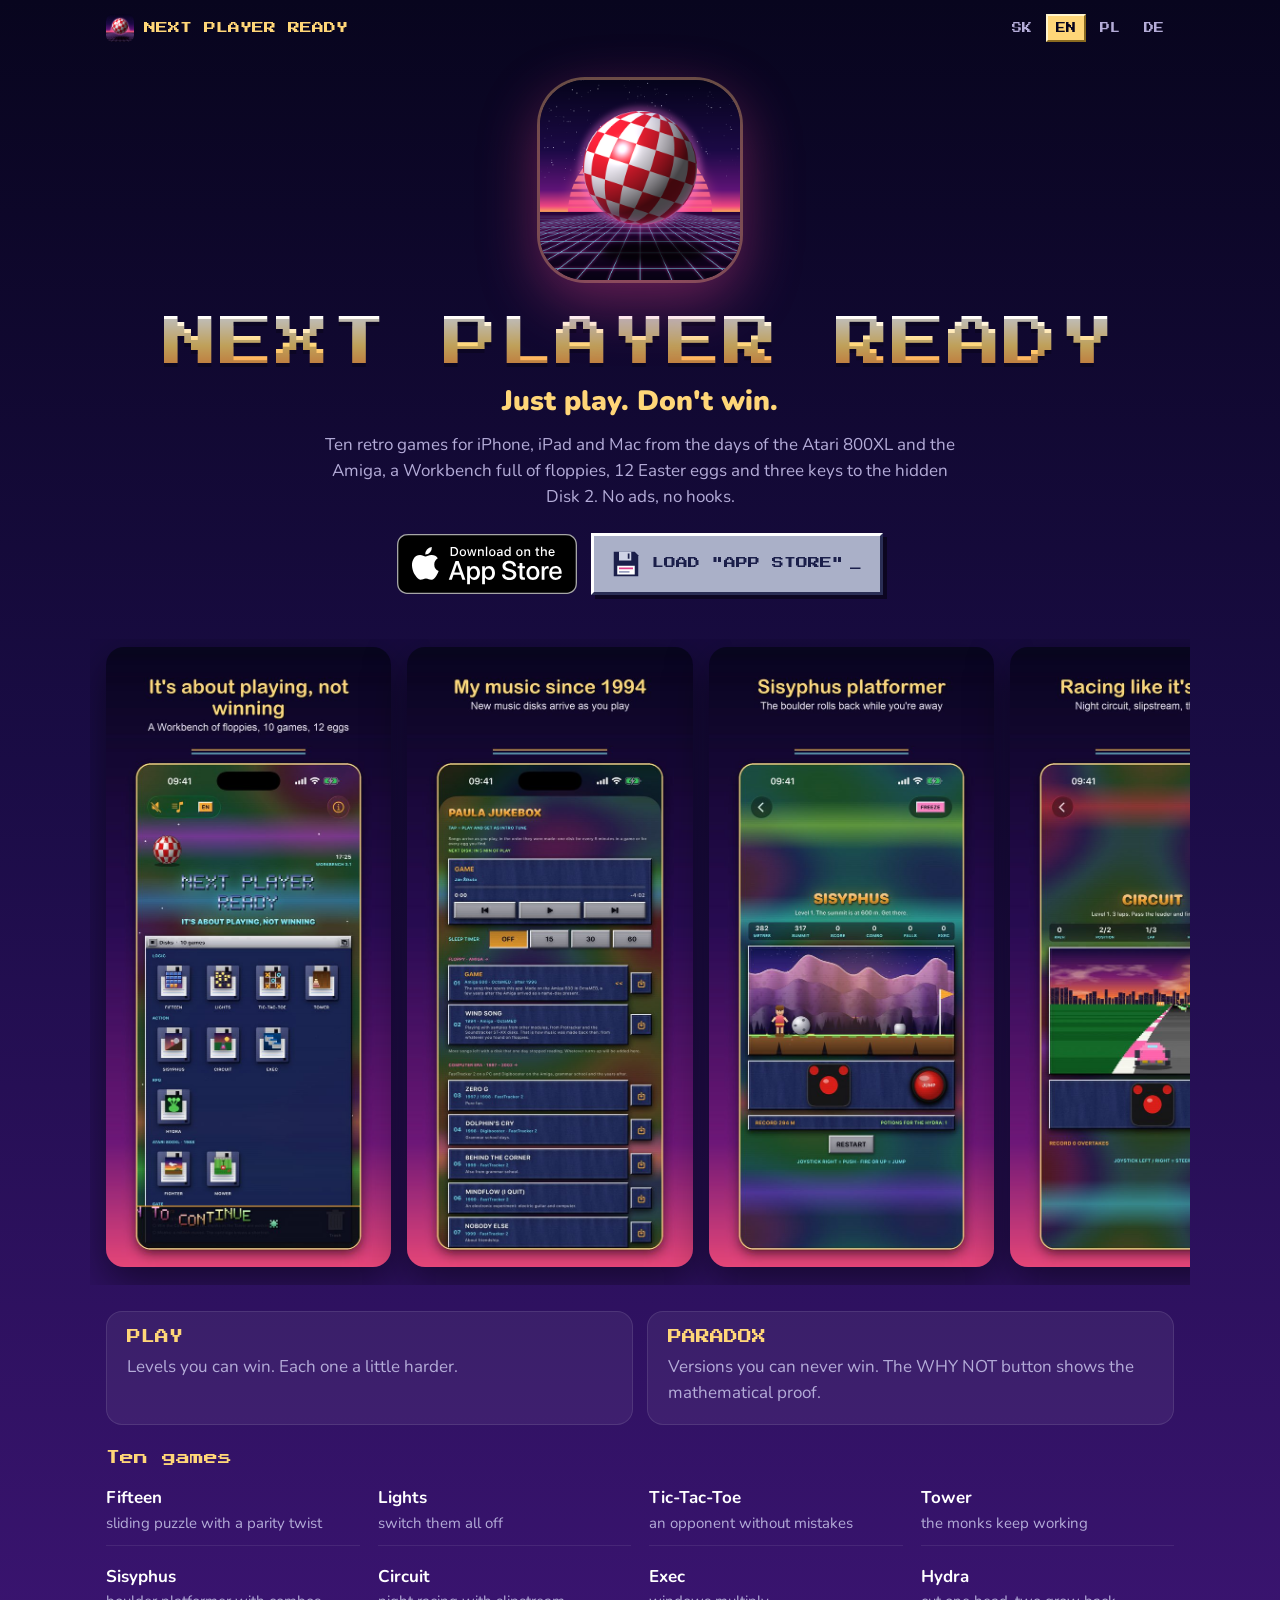
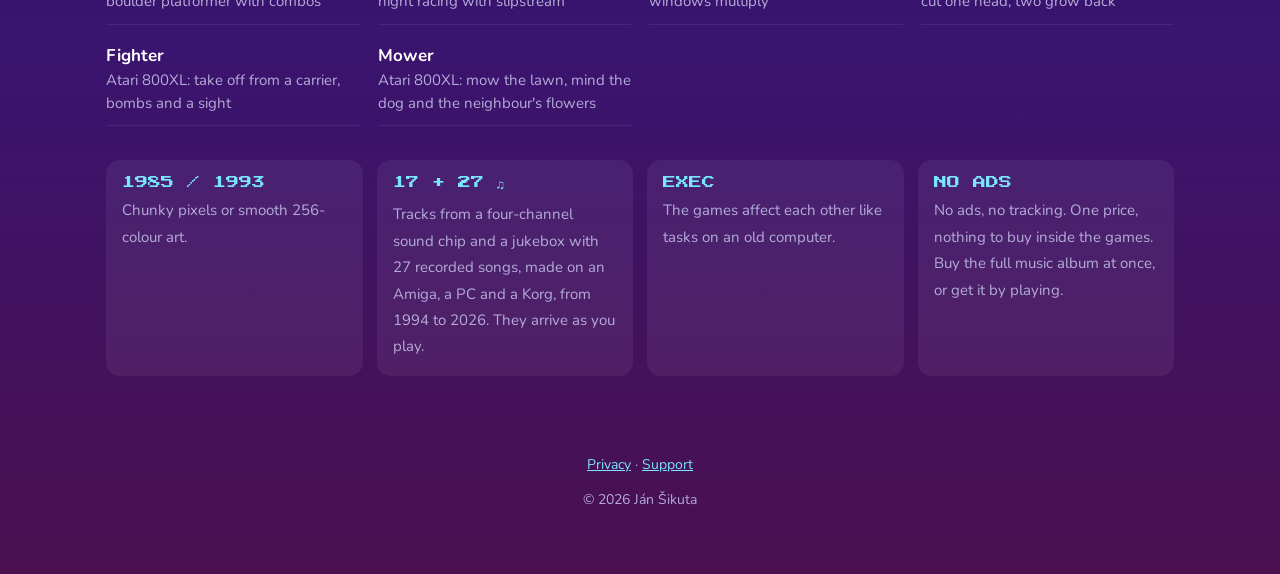
==== commit 44246350: "Official App Store badge and a retro LOAD button" ====
--- a/index.html
+++ b/index.html
@@ -13,7 +13,7 @@
 <link rel="apple-touch-icon" href="assets/apple-touch-icon.png">
 <link rel="preconnect" href="https://fonts.googleapis.com">
 <link href="https://fonts.googleapis.com/css2?family=Press+Start+2P&family=Nunito:wght@400;700;900&display=swap" rel="stylesheet">
-<link rel="stylesheet" href="style.css">
+<link rel="stylesheet" href="style.css?v=13">
 </head>
 <body>
 <div class="copper" aria-hidden="true"><i></i><i></i><i></i></div>
@@ -31,7 +31,10 @@
     <h1>NEXT PLAYER READY</h1>
     <p class="tag" data-i18n="tag">Je to o hraní, nie o výhre.</p>
     <p class="lead" data-i18n="lead">Desať retro hier pre iPhone, iPad a Mac z čias Atari 800XL a Amigy, Workbench s disketami, 12 vajíčok a tri kľúče k skrytej Diskete 2. Bez reklám, bez háčikov.</p>
-    <a class="store" id="store" href="https://apps.apple.com/app/id6819291670"><span data-i18n="soon">Stiahnuť v App Store</span></a>
+    <div class="cta">
+      <a class="badge" href="https://apps.apple.com/app/id6819291670"><img src="assets/badge/appstore.svg" alt="Download on the App Store" width="180" height="60"></a>
+      <a class="retro" href="https://apps.apple.com/app/id6819291670" aria-label="App Store"><svg class="disk" viewBox="0 0 16 16" aria-hidden="true"><path fill="#1b1f4a" d="M1 1h12l2 2v12H1z"/><path fill="#cfd3e6" d="M4 1h7v5H4z"/><path fill="#1b1f4a" d="M9 2h1v3H9z"/><path fill="#ffffff" d="M3 9h10v5H3z"/><path fill="#e0408a" d="M4 10h8v1H4z"/><path fill="#9aa0c0" d="M4 12h6v1H4z"/></svg><span>LOAD "APP STORE"</span><i class="cur">_</i></a>
+    </div>
   </section>
 
   <section class="shots" aria-label="Screenshots">
@@ -61,7 +64,7 @@
   <p><span data-fz>©</span> 2026 Ján Šikuta</p>
 </footer>
 
-<script src="i18n.js"></script>
+<script src="i18n.js?v=13"></script>
 <script>
 const GAMES = {
   sk: [["Pätnástka","posúvačka s háčikom v parite"],["Svetlá","zhasni všetky svetlá"],["Piškvorky","súper nerobí chyby"],["Veža","mnísi pracujú, aj keď hráš inde"],["Sisyfos","plošinovka s kameňom a kombom"],["Okruh","nočné preteky so závetrím"],["Exec","okná sa množia"],["Hydra","za každú hlavu dve"],["Stíhačka","Atari 800XL: štart z lietadlovej lode, bomby a zameriavač"],["Kosačka","Atari 800XL: pokos trávnik, pozor na psa a susedove kvety"]],
--- a/style.css
+++ b/style.css
@@ -63,3 +63,18 @@
 .doc h1 { font-size: clamp(18px, 4vw, 26px); margin-top: 0; }
 .doc h2 { font: 12px "Press Start 2P", monospace; color: var(--gold); margin: 26px 0 8px; }
 .doc p, .doc li { color: var(--text); }
+
+/* App Store: oficiálny odznak a vedľa retro tlačidlo ako gadget z Workbench (stlačené sa vtlačí) */
+.cta { display: flex; flex-wrap: wrap; gap: 14px; justify-content: center; align-items: center; margin-top: 6px; }
+.badge img { display: block; height: 60px; width: auto; }
+.retro { display: inline-flex; align-items: center; gap: 12px; padding: 14px 18px; text-decoration: none;
+  font: clamp(9px, 3.2vw, 12px)/1.4 "Press Start 2P", monospace; color: #1b1f4a; background: #aab0c8; max-width: 100%; box-sizing: border-box;
+  border: 3px solid; border-color: #ffffff #2a2e55 #2a2e55 #ffffff; box-shadow: 4px 4px 0 rgba(0,0,0,.45); }
+.retro:hover { background: #bfc5dc; }
+.retro:active { border-color: #2a2e55 #ffffff #ffffff #2a2e55; transform: translate(2px, 2px); box-shadow: 2px 2px 0 rgba(0,0,0,.45); }
+.retro .disk { width: 28px; height: 28px; image-rendering: pixelated; flex: none; }
+.retro span { text-transform: uppercase; white-space: nowrap; }
+.retro .cur { font-style: normal; animation: blink 1s steps(1) infinite; margin-left: -6px; }
+@keyframes blink { 50% { opacity: 0; } }
+@media (prefers-reduced-motion: reduce) { .retro .cur { animation: none; } }
+@media (max-width: 380px) { .retro { padding: 12px 12px; gap: 8px; } .retro .disk { width: 22px; height: 22px; } }
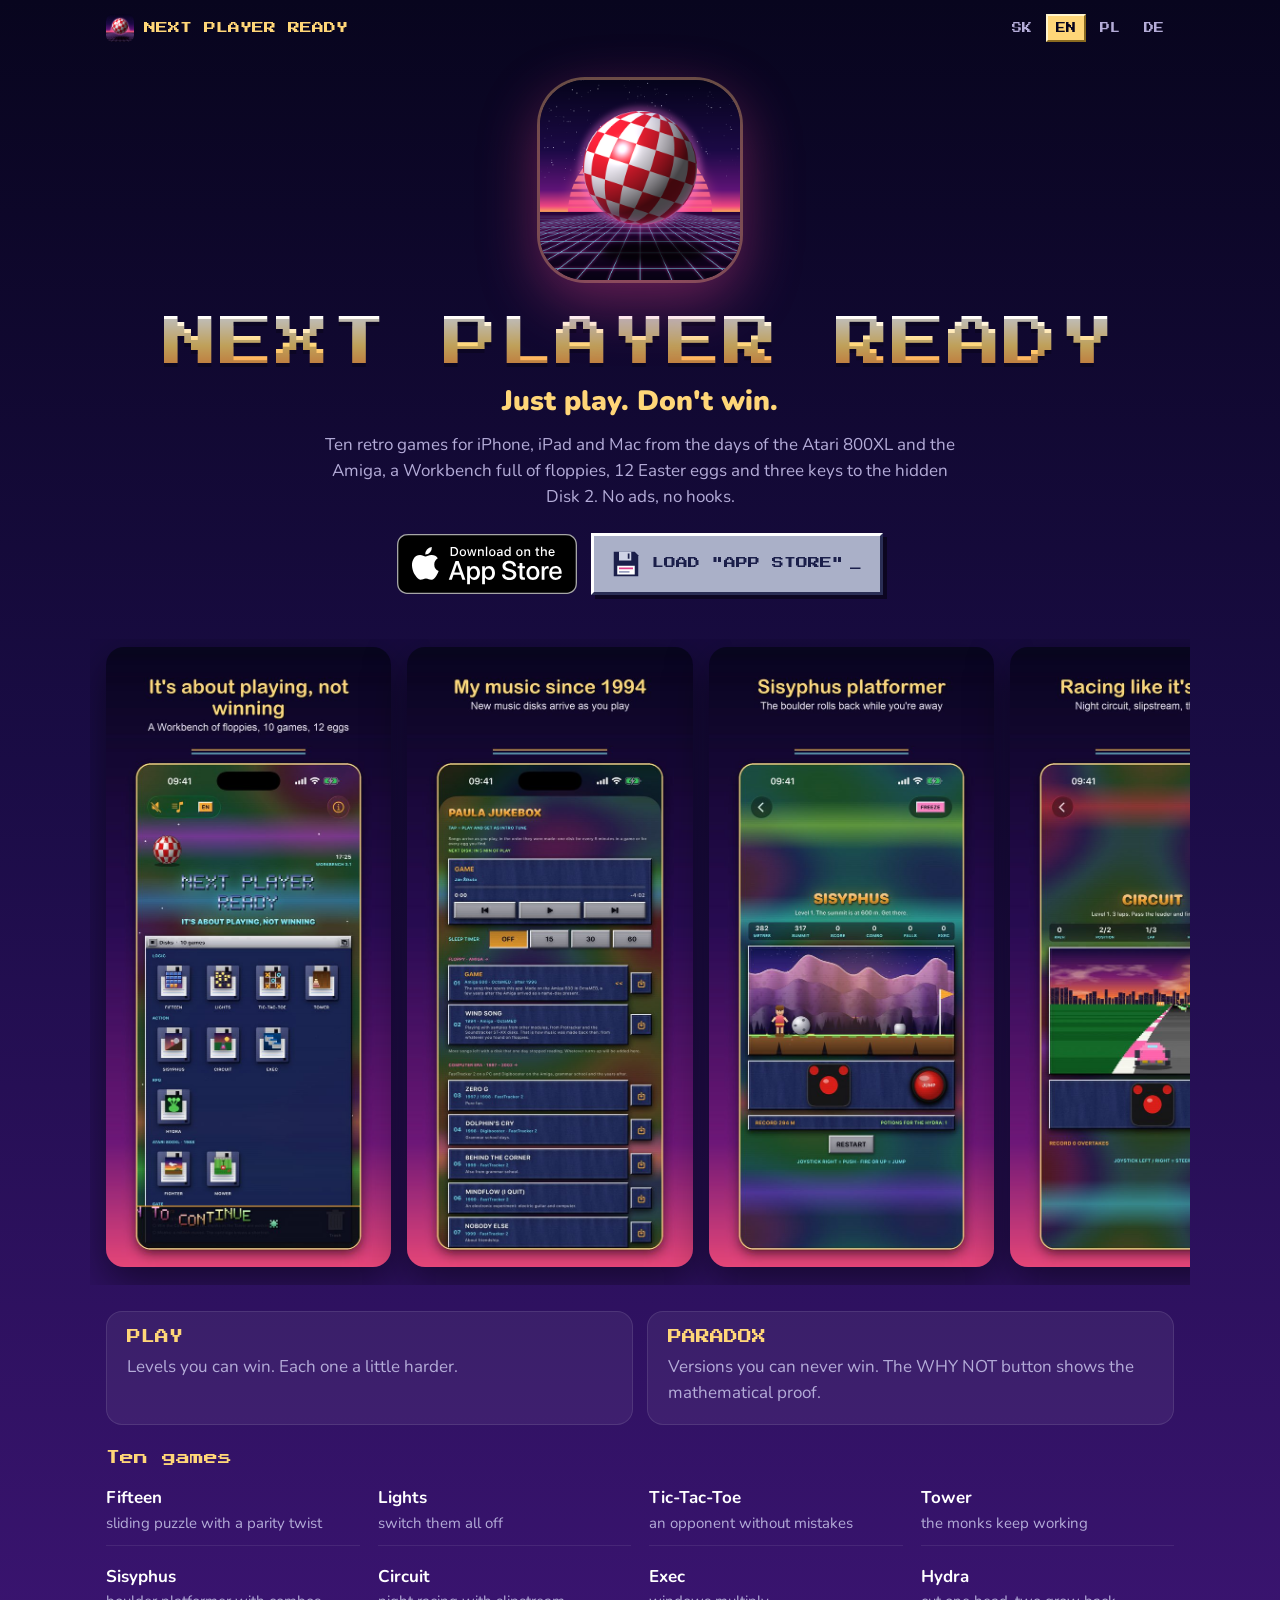
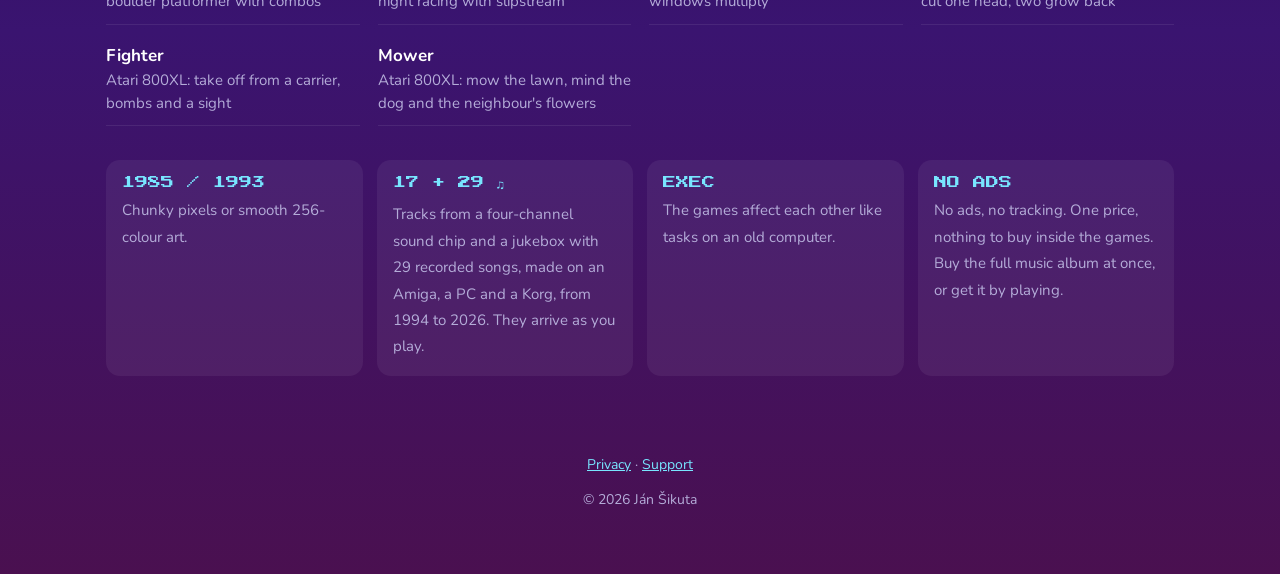
==== commit b0172420: "29 skladieb v jukeboxe (verzia 1.3)" ====
--- a/index.html
+++ b/index.html
@@ -53,7 +53,7 @@
 
   <section class="feat">
     <div><b>1985 / 1993</b><span data-i18n="f1">Hrubé pixely alebo hladká 256-farebná grafika.</span></div>
-    <div><b>17 + 27 ♫</b><span data-i18n="f2">Skladby zo štvorkanálového čipu a jukebox s 27 nahranými skladbami z Amigy, PC aj Korgu, od roku 1994 po 2026. Pribúdajú hraním.</span></div>
+    <div><b>17 + 29 ♫</b><span data-i18n="f2">Skladby zo štvorkanálového čipu a jukebox s 29 nahranými skladbami z Amigy, PC aj Korgu, od roku 1994 po 2026. Pribúdajú hraním.</span></div>
     <div><b>EXEC</b><span data-i18n="f3">Hry sa ovplyvňujú navzájom ako úlohy na starom počítači.</span></div>
     <div><b data-i18n="f4h">BEZ REKLÁM</b><span data-i18n="f4">Žiadne reklamy ani sledovanie. Jedna cena, v hrách nič nedokupuješ. Celý album hudby si môžeš kúpiť naraz alebo ho dostaneš hraním.</span></div>
   </section>
@@ -64,7 +64,7 @@
   <p><span data-fz>©</span> 2026 Ján Šikuta</p>
 </footer>
 
-<script src="i18n.js?v=13"></script>
+<script src="i18n.js?v=14"></script>
 <script>
 const GAMES = {
   sk: [["Pätnástka","posúvačka s háčikom v parite"],["Svetlá","zhasni všetky svetlá"],["Piškvorky","súper nerobí chyby"],["Veža","mnísi pracujú, aj keď hráš inde"],["Sisyfos","plošinovka s kameňom a kombom"],["Okruh","nočné preteky so závetrím"],["Exec","okná sa množia"],["Hydra","za každú hlavu dve"],["Stíhačka","Atari 800XL: štart z lietadlovej lode, bomby a zameriavač"],["Kosačka","Atari 800XL: pokos trávnik, pozor na psa a susedove kvety"]],
